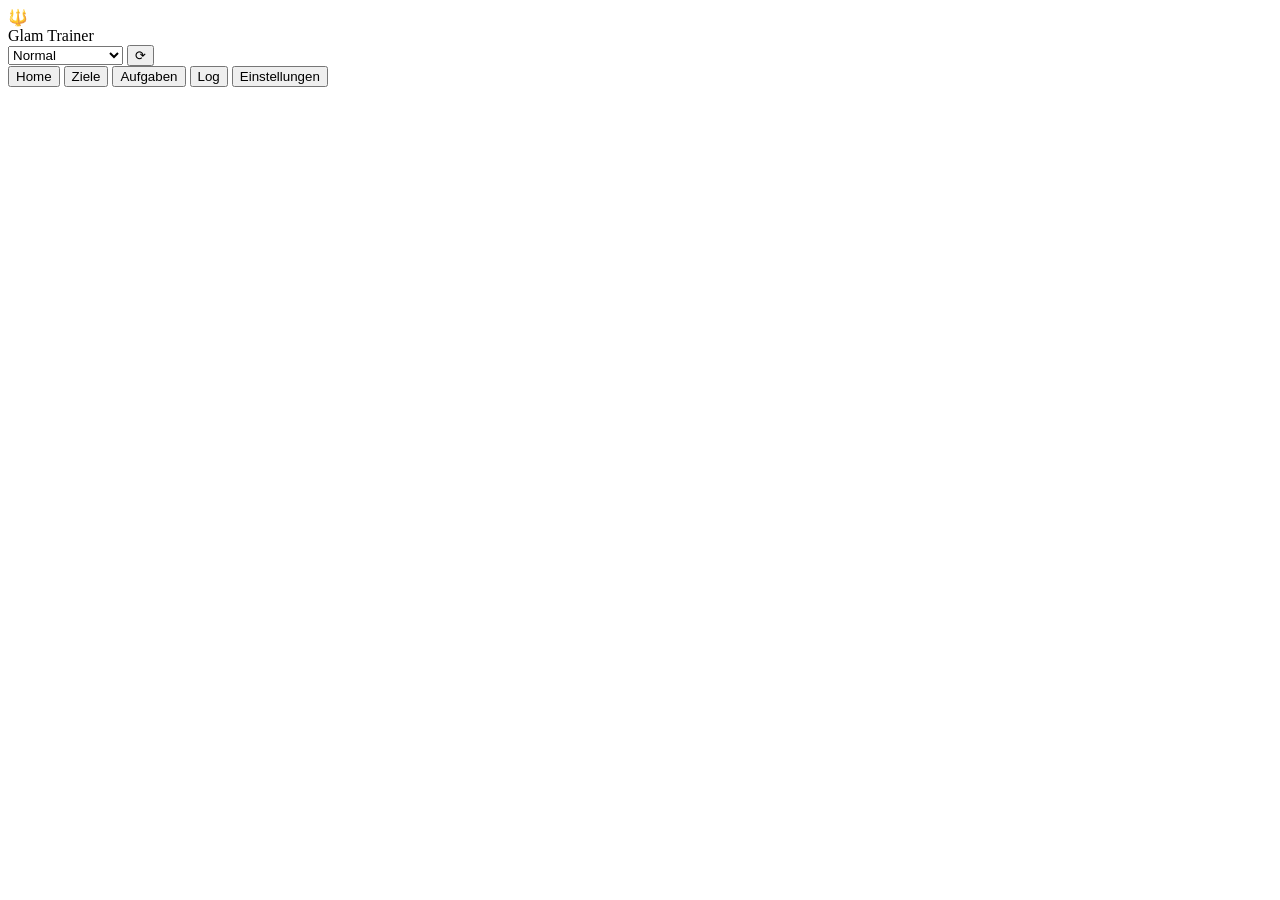
==== index.html @ 5d98d74a "Update print statement from 'Hello' to 'Goodbye'" ====
<!doctype html>
<html lang="de">
<head>
  <meta charset="utf-8" />
  <meta name="viewport" content="width=device-width, initial-scale=1" />
  <link rel="manifest" href="manifest.json">
  <meta name="theme-color" content="#0b0014">
  <title>Glam Trainer</title>
  <link rel="stylesheet" href="styles.css" />
</head>
<body>
  <div class="bg"></div>

  <header class="topbar">
    <div class="brand">
      <div class="brand-icon" aria-hidden="true">🔱</div>
      <div class="brand-text">
        <div class="brand-title">Glam Trainer</div>
        <div class="brand-sub" id="todayLabel"></div>
      </div>
    </div>

    <div class="top-actions">
      <select id="dayMode" class="select">
        <option value="aussetzen">Aussetzen</option>
        <option value="sanft">Sanft</option>
        <option value="normal" selected>Normal</option>
        <option value="herausfordernd">Herausfordernd</option>
      </select>
      <button class="btn secondary" id="btnSync" type="button" title="CSV neu laden">⟳</button>
    </div>
  </header>

  <main class="wrap">
    <section id="view"></section>
  </main>

  <nav class="bottomnav">
    <button class="navbtn" data-route="#/home">Home</button>
    <button class="navbtn" data-route="#/goals">Ziele</button>
    <button class="navbtn" data-route="#/tasks">Aufgaben</button>
    <button class="navbtn" data-route="#/log">Log</button>
    <button class="navbtn" data-route="#/settings">Einstellungen</button>
  </nav>

  <div class="toast" id="toast" aria-live="polite"></div>

  <script src="app.js"></script>
</body>
</html>
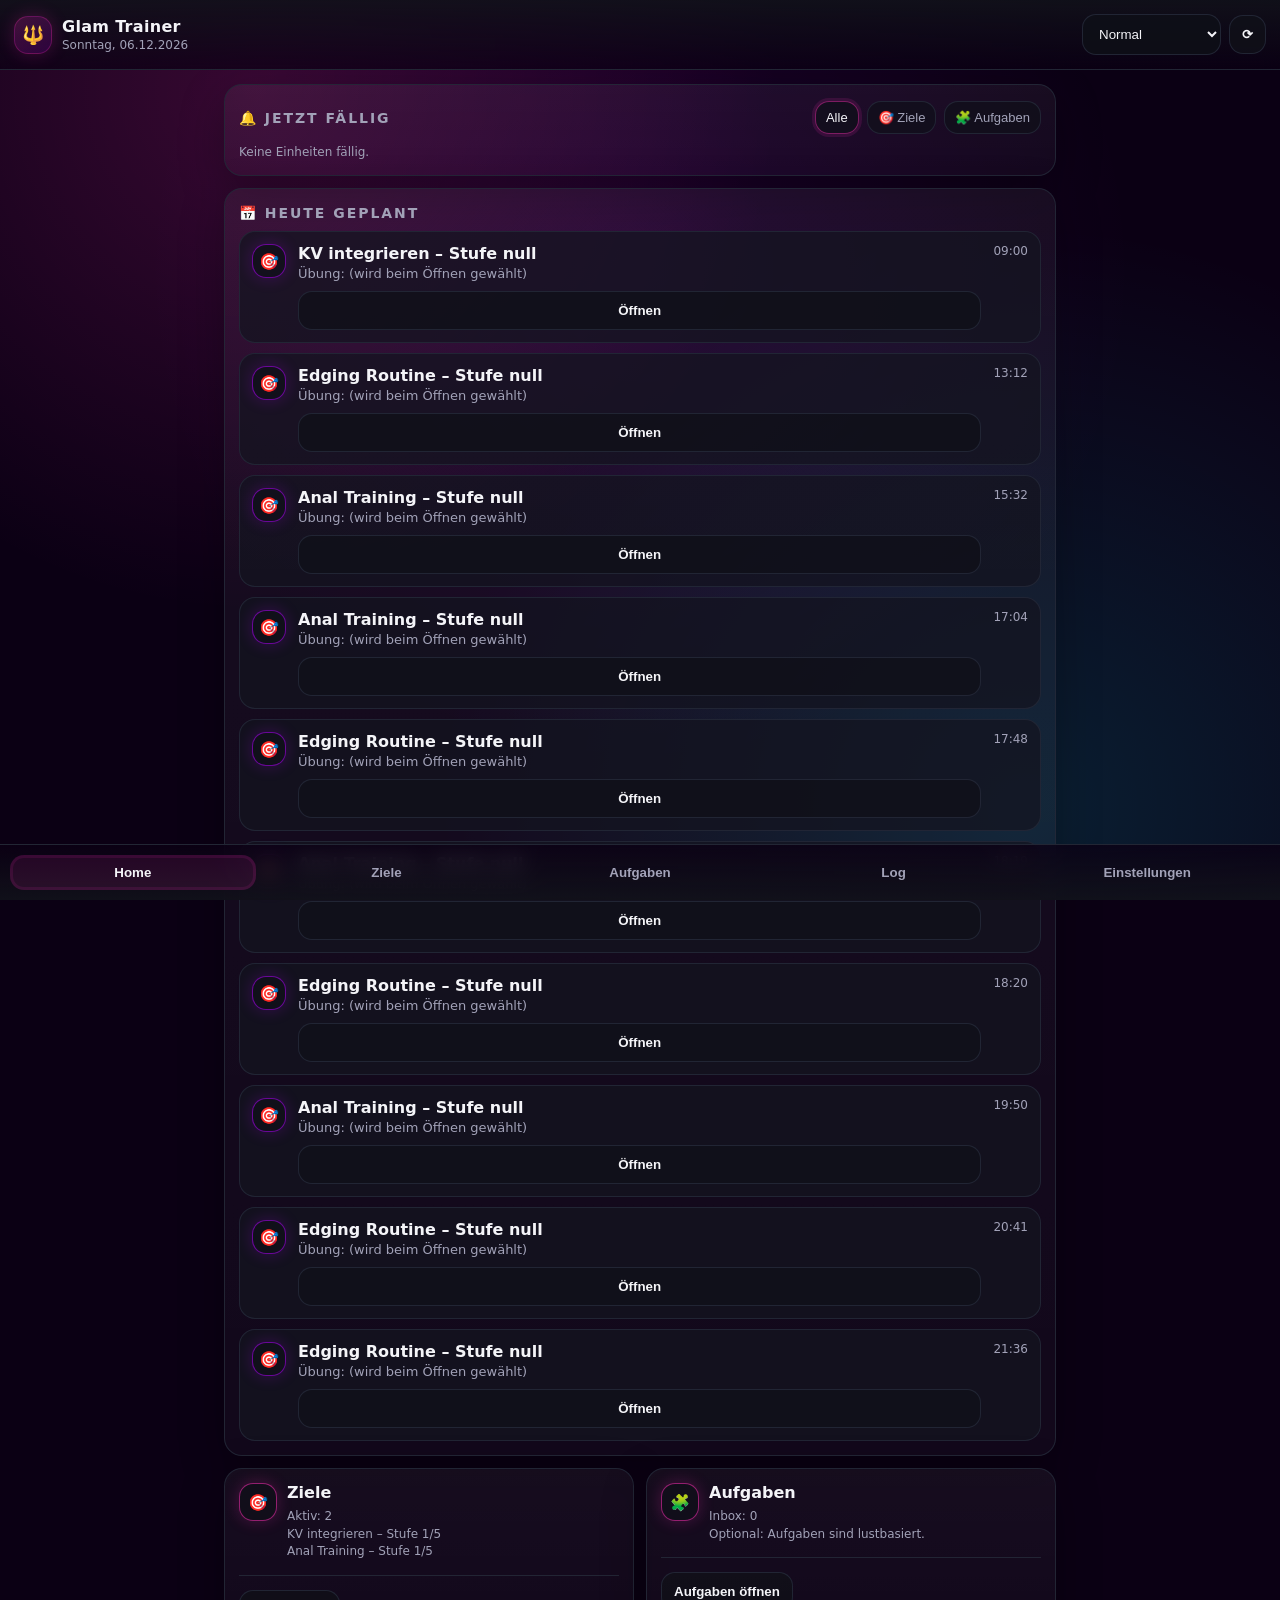
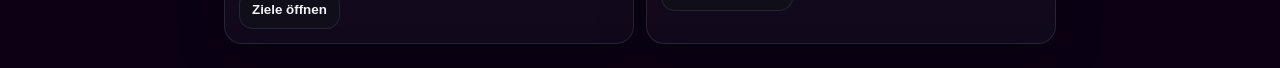
==== commit 3d91d964: "Update index.html" ====
--- a/index.html
+++ b/index.html
@@ -3,12 +3,27 @@
 <head>
   <meta charset="utf-8" />
   <meta name="viewport" content="width=device-width, initial-scale=1" />
-  <link rel="manifest" href="manifest.json">
-  <meta name="theme-color" content="#0b0014">
+
   <title>Glam Trainer</title>
+  <meta name="theme-color" content="#0b0014" />
+
+  <!-- PWA -->
+  <link rel="manifest" href="manifest.json" />
+
+  <!-- Icons (anpassen an deine Dateinamen) -->
+  <link rel="icon" type="image/png" sizes="192x192" href="Training192.png" />
+  <link rel="icon" type="image/png" sizes="512x512" href="Training512.png" />
+  <link rel="apple-touch-icon" href="Training192.png" />
+
   <link rel="stylesheet" href="styles.css" />
 </head>
 <body>
+  <noscript>
+    <div style="padding:16px;font-family:system-ui,-apple-system,Segoe UI,Roboto,Arial,sans-serif;">
+      Dieses Tool braucht JavaScript, um zu funktionieren.
+    </div>
+  </noscript>
+
   <div class="bg"></div>
 
   <header class="topbar">
@@ -21,13 +36,13 @@
     </div>
 
     <div class="top-actions">
-      <select id="dayMode" class="select">
+      <select id="dayMode" class="select" aria-label="Tagesmodus">
         <option value="aussetzen">Aussetzen</option>
         <option value="sanft">Sanft</option>
         <option value="normal" selected>Normal</option>
         <option value="herausfordernd">Herausfordernd</option>
       </select>
-      <button class="btn secondary" id="btnSync" type="button" title="CSV neu laden">⟳</button>
+      <button class="btn secondary" id="btnSync" type="button" title="CSV neu laden" aria-label="CSV neu laden">⟳</button>
     </div>
   </header>
 
@@ -35,12 +50,12 @@
     <section id="view"></section>
   </main>
 
-  <nav class="bottomnav">
-    <button class="navbtn" data-route="#/home">Home</button>
-    <button class="navbtn" data-route="#/goals">Ziele</button>
-    <button class="navbtn" data-route="#/tasks">Aufgaben</button>
-    <button class="navbtn" data-route="#/log">Log</button>
-    <button class="navbtn" data-route="#/settings">Einstellungen</button>
+  <nav class="bottomnav" aria-label="Navigation">
+    <button class="navbtn" data-route="#/home" type="button">Home</button>
+    <button class="navbtn" data-route="#/goals" type="button">Ziele</button>
+    <button class="navbtn" data-route="#/tasks" type="button">Aufgaben</button>
+    <button class="navbtn" data-route="#/log" type="button">Log</button>
+    <button class="navbtn" data-route="#/settings" type="button">Einstellungen</button>
   </nav>
 
   <div class="toast" id="toast" aria-live="polite"></div>
--- a/styles.css
+++ b/styles.css
@@ -0,0 +1,240 @@
+:root{
+  --bg:#0b0014;
+  --panel:#11111a;
+  --panel2:#141420;
+  --line:#242838;
+  --text:#f4f4f8;
+  --muted:#a2a2b8;
+
+  --pink:#ff2fb7;
+  --violet:#b300ff;
+  --cyan:#00f0ff;
+
+  --r:18px;
+}
+
+*{box-sizing:border-box}
+html,body{height:100%}
+body{
+  margin:0;
+  font-family:system-ui,-apple-system,Segoe UI,Roboto,Arial,sans-serif;
+  color:var(--text);
+  background:var(--bg);
+}
+
+.bg{
+  position:fixed; inset:0; z-index:-1;
+  background:
+    radial-gradient(circle at 20% 10%, rgba(255,47,183,.18), transparent 40%),
+    radial-gradient(circle at 80% 90%, rgba(0,240,255,.13), transparent 45%),
+    radial-gradient(circle at 50% 30%, rgba(179,0,255,.10), transparent 55%),
+    var(--bg);
+}
+
+.topbar{
+  position:sticky; top:0; z-index:5;
+  display:flex; align-items:center; justify-content:space-between;
+  padding:14px 14px;
+  background:linear-gradient(180deg, rgba(17,17,26,.92), rgba(11,0,20,.70));
+  border-bottom:1px solid rgba(36,40,56,.9);
+  backdrop-filter: blur(10px);
+}
+
+.brand{display:flex; align-items:center; gap:10px}
+.brand-icon{
+  width:38px; height:38px; border-radius:14px;
+  display:grid; place-items:center;
+  background:linear-gradient(135deg, rgba(255,47,183,.20), rgba(179,0,255,.16));
+  border:1px solid rgba(255,47,183,.25);
+  box-shadow:0 0 18px rgba(255,47,183,.20);
+  font-size:18px;
+}
+.brand-title{font-weight:700; letter-spacing:.3px}
+.brand-sub{font-size:12px; color:var(--muted); margin-top:2px}
+
+.top-actions{display:flex; align-items:center; gap:8px}
+
+.wrap{
+  max-width:860px;
+  margin:14px auto 86px;
+  padding:0 14px 24px;
+}
+
+.card{
+  background:linear-gradient(180deg, rgba(255,255,255,.05), rgba(255,255,255,.03));
+  border:1px solid rgba(36,40,56,.9);
+  border-radius:var(--r);
+  padding:14px;
+  box-shadow:0 14px 45px rgba(0,0,0,.28);
+}
+
+.grid2{display:grid; grid-template-columns:1fr 1fr; gap:12px}
+@media (max-width:700px){ .grid2{grid-template-columns:1fr} }
+
+.section-title{
+  display:flex; align-items:center; justify-content:space-between;
+  gap:10px;
+  margin:2px 0 10px;
+}
+.section-title h2{
+  margin:0;
+  font-size:14px;
+  letter-spacing:.14em;
+  text-transform:uppercase;
+  color:var(--muted);
+}
+.section-title .right{display:flex; gap:8px; align-items:center}
+
+.chips{display:flex; gap:8px; flex-wrap:wrap}
+.chip{
+  padding:8px 10px;
+  border-radius:14px;
+  border:1px solid rgba(36,40,56,.9);
+  background:rgba(17,17,26,.7);
+  color:var(--muted);
+  cursor:pointer;
+  font-size:13px;
+}
+.chip.active{
+  color:var(--text);
+  border-color: rgba(255,47,183,.45);
+  box-shadow:0 0 0 3px rgba(255,47,183,.12);
+}
+
+.list{display:flex; flex-direction:column; gap:10px}
+.item{
+  display:flex; gap:12px; align-items:flex-start;
+  padding:12px;
+  border-radius:16px;
+  background:rgba(20,20,32,.75);
+  border:1px solid rgba(36,40,56,.9);
+}
+.badge{
+  width:34px; height:34px;
+  border-radius:14px;
+  display:grid; place-items:center;
+  border:1px solid rgba(36,40,56,.9);
+  background:rgba(17,17,26,.7);
+  flex:0 0 auto;
+}
+.badge.goal{border-color:rgba(179,0,255,.55); box-shadow:0 0 16px rgba(179,0,255,.22)}
+.badge.task{border-color:rgba(255,47,183,.55); box-shadow:0 0 16px rgba(255,47,183,.22)}
+.item-main{flex:1}
+.item-title{font-weight:700}
+.item-sub{margin-top:3px; color:var(--muted); font-size:13px; white-space:pre-line}
+.item-meta{margin-top:6px; display:flex; gap:8px; flex-wrap:wrap}
+.tag{
+  font-size:12px;
+  padding:3px 8px;
+  border-radius:999px;
+  border:1px solid rgba(36,40,56,.9);
+  color:var(--muted);
+}
+.time{
+  color:var(--muted);
+  font-size:12px;
+  margin-left:auto;
+}
+
+.btn{
+  padding:11px 12px;
+  border-radius:14px;
+  border:1px solid rgba(255,47,183,.55);
+  background:linear-gradient(180deg, rgba(255,47,183,.22), rgba(179,0,255,.12));
+  color:var(--text);
+  cursor:pointer;
+  font-weight:700;
+}
+.btn:hover{filter:brightness(1.05)}
+.btn.secondary{
+  border:1px solid rgba(36,40,56,.9);
+  background:rgba(17,17,26,.8);
+  color:var(--text);
+}
+.btn.danger{
+  border:1px solid rgba(255,47,183,.45);
+  background:rgba(255,47,183,.08);
+}
+
+.select, .input, .textarea{
+  width:100%;
+  padding:11px 12px;
+  border-radius:14px;
+  border:1px solid rgba(36,40,56,.9);
+  background:rgba(15,16,24,.85);
+  color:var(--text);
+  outline:none;
+}
+.textarea{min-height:92px; resize:vertical}
+.row{display:flex; gap:10px; flex-wrap:wrap}
+.row > *{flex:1}
+
+.small{font-size:12px; color:var(--muted); line-height:1.45}
+.hr{height:1px;background:rgba(36,40,56,.9);margin:14px 0}
+
+.bottomnav{
+  position:fixed; left:0; right:0; bottom:0; z-index:6;
+  display:flex; justify-content:space-around; gap:8px;
+  padding:10px 10px;
+  background:linear-gradient(0deg, rgba(17,17,26,.95), rgba(11,0,20,.78));
+  border-top:1px solid rgba(36,40,56,.9);
+  backdrop-filter: blur(10px);
+}
+.navbtn{
+  flex:1;
+  border:none;
+  background:transparent;
+  color:var(--muted);
+  padding:10px 8px;
+  border-radius:14px;
+  cursor:pointer;
+  font-weight:700;
+}
+.navbtn.active{
+  color:var(--text);
+  background:rgba(255,47,183,.10);
+  box-shadow:0 0 0 3px rgba(255,47,183,.10) inset;
+}
+
+.toast{
+  position:fixed; left:50%; transform:translateX(-50%);
+  bottom:78px;
+  background:rgba(17,17,26,.92);
+  border:1px solid rgba(36,40,56,.9);
+  color:var(--text);
+  padding:10px 12px;
+  border-radius:14px;
+  display:none;
+  box-shadow:0 12px 35px rgba(0,0,0,.30);
+  font-size:13px;
+}
+
+.modal-backdrop{
+  position:fixed; inset:0; z-index:20;
+  background:rgba(0,0,0,.55);
+  display:flex; align-items:flex-end; justify-content:center;
+  padding:14px;
+}
+.modal{
+  width:min(860px, 100%);
+  background:linear-gradient(180deg, rgba(255,255,255,.06), rgba(255,255,255,.03));
+  border:1px solid rgba(36,40,56,.9);
+  border-radius:22px;
+  padding:14px;
+  box-shadow:0 25px 80px rgba(0,0,0,.45);
+}
+.modal-header{display:flex; gap:10px; align-items:center; justify-content:space-between}
+.modal-title{font-weight:800}
+.modal-close{border:none; background:transparent; color:var(--muted); cursor:pointer; font-size:18px}
+.modal-close:hover{color:var(--text)}
+
+.kpi{display:flex; gap:10px; flex-wrap:wrap}
+.kpi .box{
+  flex:1; min-width:160px;
+  padding:12px;
+  border-radius:16px;
+  border:1px solid rgba(36,40,56,.9);
+  background:rgba(20,20,32,.7);
+}
+.kpi .k{color:var(--muted); font-size:12px}
+.kpi .v{font-weight:800; font-size:18px; margin-top:4px}
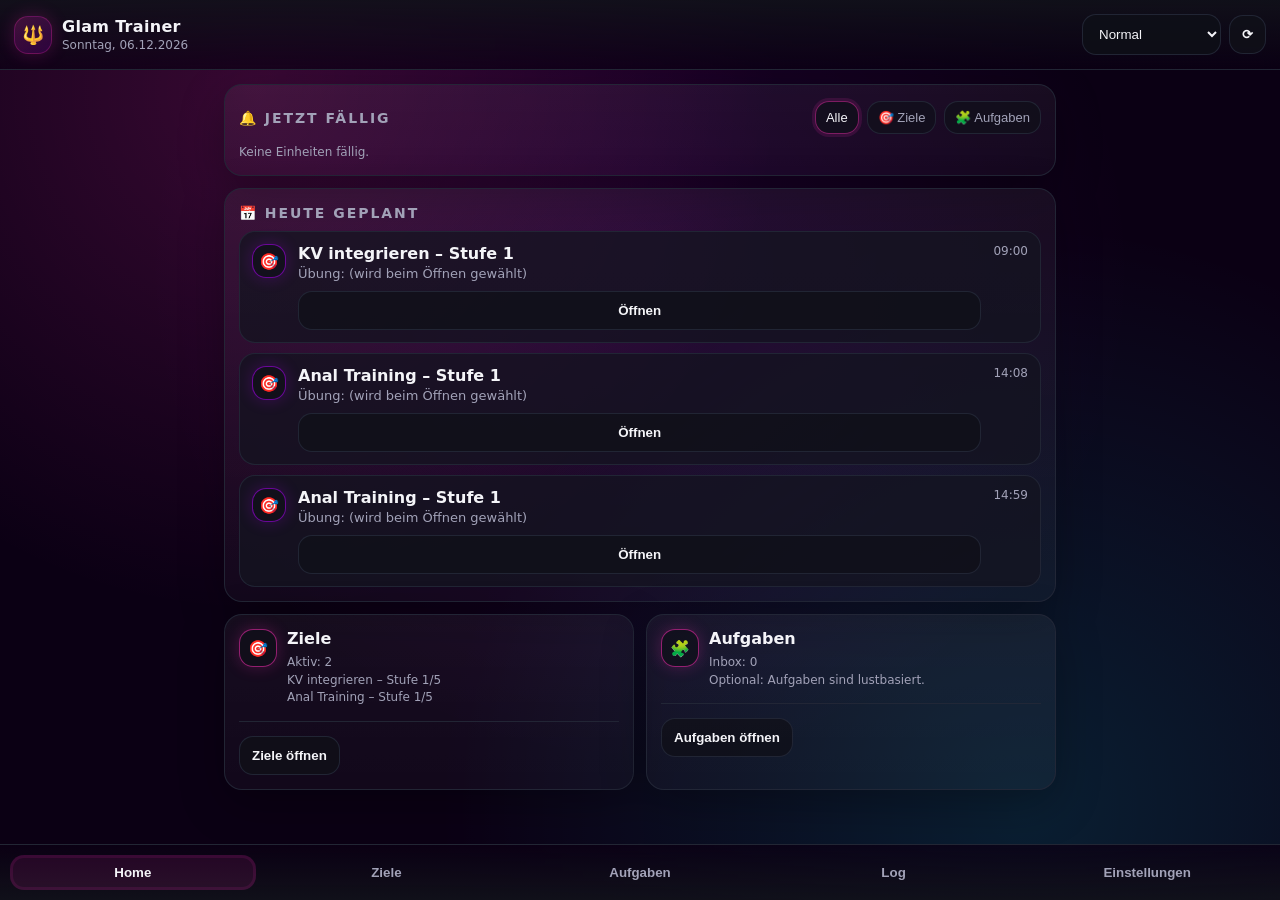
==== commit e08d3474: "Refactor index.html structure and remove comments" ====
--- a/index.html
+++ b/index.html
@@ -5,25 +5,13 @@
   <meta name="viewport" content="width=device-width, initial-scale=1" />
 
   <title>Glam Trainer</title>
+
   <meta name="theme-color" content="#0b0014" />
-
-  <!-- PWA -->
   <link rel="manifest" href="manifest.json" />
-
-  <!-- Icons (anpassen an deine Dateinamen) -->
-  <link rel="icon" type="image/png" sizes="192x192" href="Training192.png" />
-  <link rel="icon" type="image/png" sizes="512x512" href="Training512.png" />
-  <link rel="apple-touch-icon" href="Training192.png" />
-
   <link rel="stylesheet" href="styles.css" />
 </head>
+
 <body>
-  <noscript>
-    <div style="padding:16px;font-family:system-ui,-apple-system,Segoe UI,Roboto,Arial,sans-serif;">
-      Dieses Tool braucht JavaScript, um zu funktionieren.
-    </div>
-  </noscript>
-
   <div class="bg"></div>
 
   <header class="topbar">
@@ -36,13 +24,13 @@
     </div>
 
     <div class="top-actions">
-      <select id="dayMode" class="select" aria-label="Tagesmodus">
+      <select id="dayMode" class="select">
         <option value="aussetzen">Aussetzen</option>
         <option value="sanft">Sanft</option>
         <option value="normal" selected>Normal</option>
         <option value="herausfordernd">Herausfordernd</option>
       </select>
-      <button class="btn secondary" id="btnSync" type="button" title="CSV neu laden" aria-label="CSV neu laden">⟳</button>
+      <button class="btn secondary" id="btnSync" type="button" title="CSV neu laden">⟳</button>
     </div>
   </header>
 
@@ -50,12 +38,12 @@
     <section id="view"></section>
   </main>
 
-  <nav class="bottomnav" aria-label="Navigation">
-    <button class="navbtn" data-route="#/home" type="button">Home</button>
-    <button class="navbtn" data-route="#/goals" type="button">Ziele</button>
-    <button class="navbtn" data-route="#/tasks" type="button">Aufgaben</button>
-    <button class="navbtn" data-route="#/log" type="button">Log</button>
-    <button class="navbtn" data-route="#/settings" type="button">Einstellungen</button>
+  <nav class="bottomnav">
+    <button class="navbtn" data-route="#/home">Home</button>
+    <button class="navbtn" data-route="#/goals">Ziele</button>
+    <button class="navbtn" data-route="#/tasks">Aufgaben</button>
+    <button class="navbtn" data-route="#/log">Log</button>
+    <button class="navbtn" data-route="#/settings">Einstellungen</button>
   </nav>
 
   <div class="toast" id="toast" aria-live="polite"></div>
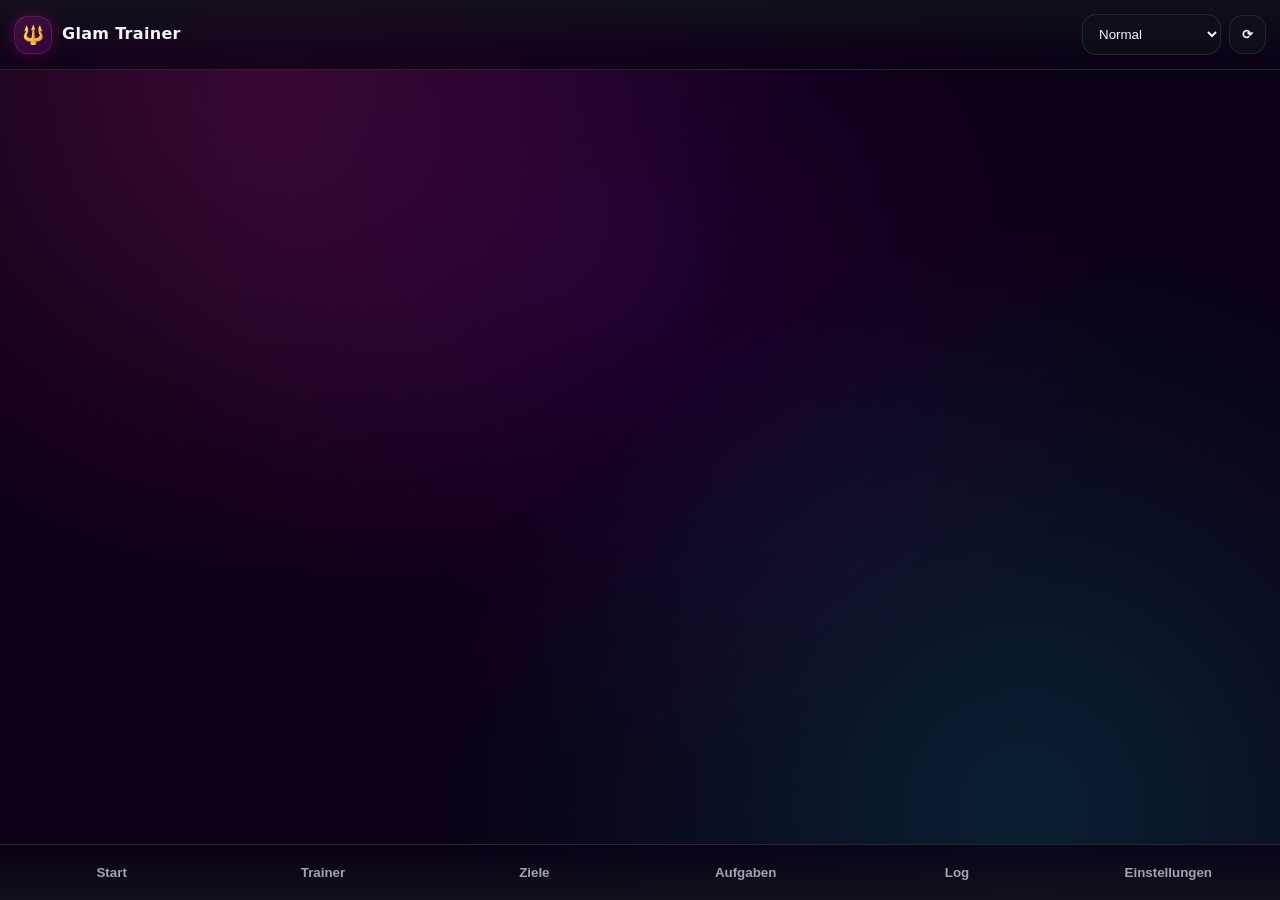
==== commit 940933f0: "Update index.html" ====
--- a/index.html
+++ b/index.html
@@ -38,13 +38,14 @@
     <section id="view"></section>
   </main>
 
-  <nav class="bottomnav">
-    <button class="navbtn" data-route="#/home">Home</button>
-    <button class="navbtn" data-route="#/goals">Ziele</button>
-    <button class="navbtn" data-route="#/tasks">Aufgaben</button>
-    <button class="navbtn" data-route="#/log">Log</button>
-    <button class="navbtn" data-route="#/settings">Einstellungen</button>
-  </nav>
+<nav class="bottomnav">
+  <button class="navbtn" data-route="#/nav">Start</button>
+  <button class="navbtn" data-route="#/home">Trainer</button>
+  <button class="navbtn" data-route="#/goals">Ziele</button>
+  <button class="navbtn" data-route="#/tasks">Aufgaben</button>
+  <button class="navbtn" data-route="#/log">Log</button>
+  <button class="navbtn" data-route="#/settings">Einstellungen</button>
+</nav>
 
   <div class="toast" id="toast" aria-live="polite"></div>
 
--- a/styles.css
+++ b/styles.css
@@ -209,19 +209,54 @@
   font-size:13px;
 }
 
+/* ---------- Modal Backdrop ---------- */
+
 .modal-backdrop{
-  position:fixed; inset:0; z-index:20;
-  background:rgba(0,0,0,.55);
-  display:flex; align-items:flex-end; justify-content:center;
-  padding:14px;
-}
+  position:fixed;
+  inset:0;
+  background:rgba(5,0,10,0.75); /* dunkler & ruhiger */
+  backdrop-filter:blur(8px);
+  display:flex;
+  align-items:center;
+  justify-content:center;
+  z-index:1000;
+}
+
+/* ---------- Modal Fenster ---------- */
+
 .modal{
-  width:min(860px, 100%);
-  background:linear-gradient(180deg, rgba(255,255,255,.06), rgba(255,255,255,.03));
-  border:1px solid rgba(36,40,56,.9);
-  border-radius:22px;
-  padding:14px;
-  box-shadow:0 25px 80px rgba(0,0,0,.45);
+  width:min(520px, 92vw);
+  max-height:90vh;
+  overflow-y:auto;
+
+  background:linear-gradient(
+    180deg,
+    rgba(25,0,40,0.98),
+    rgba(15,0,30,0.98)
+  );
+
+  border:1px solid rgba(255,255,255,0.08);
+  border-radius:18px;
+
+  padding:22px;
+  box-shadow:
+    0 20px 60px rgba(0,0,0,0.6),
+    0 0 30px rgba(255,0,120,0.15);
+
+  animation:modalIn 0.2s ease-out;
+}
+
+/* ---------- Animation ---------- */
+
+@keyframes modalIn{
+  from{
+    transform:translateY(8px) scale(0.98);
+    opacity:0;
+  }
+  to{
+    transform:translateY(0) scale(1);
+    opacity:1;
+  }
 }
 .modal-header{display:flex; gap:10px; align-items:center; justify-content:space-between}
 .modal-title{font-weight:800}
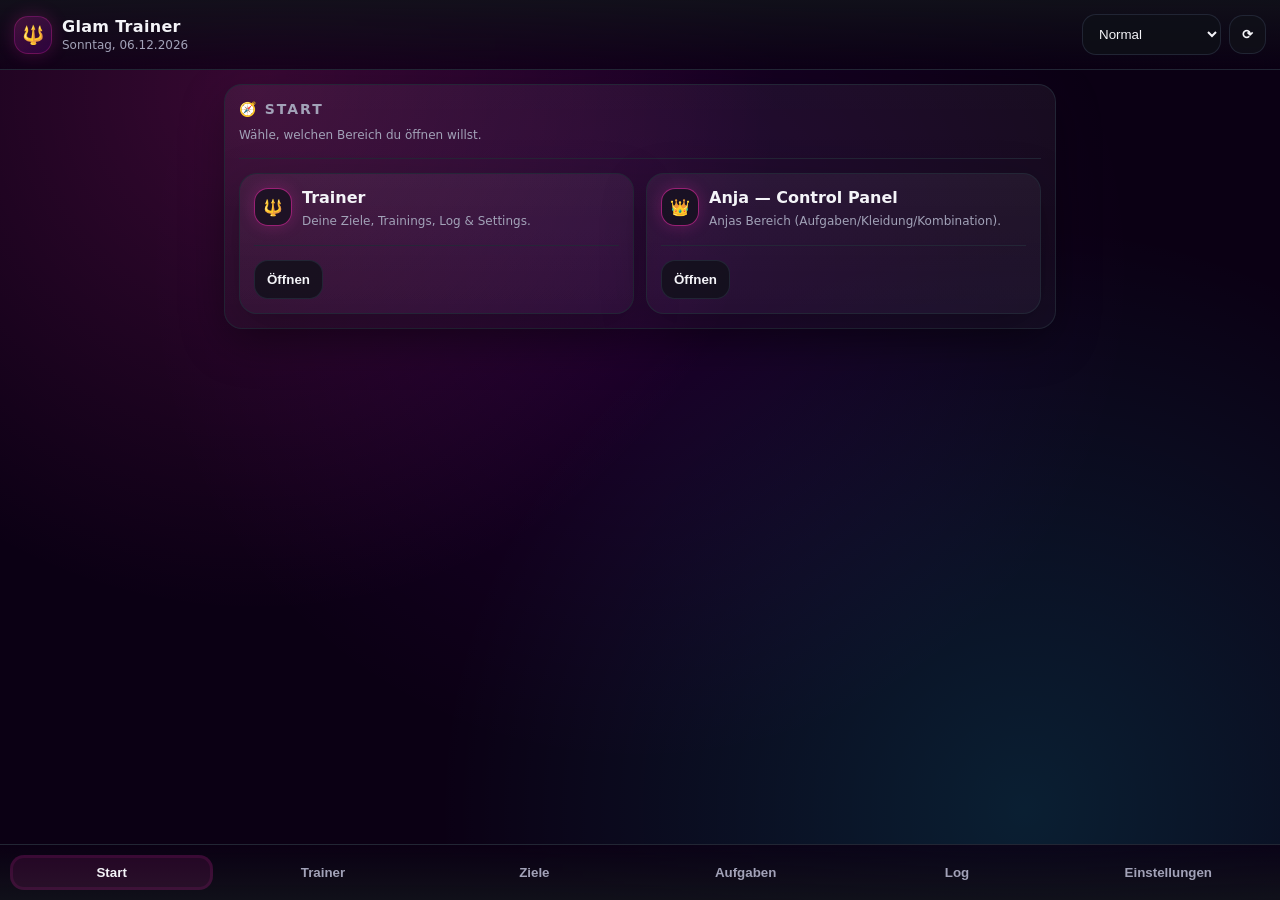
==== commit 9b4efd3a: "Update index.html" ====
--- a/index.html
+++ b/index.html
@@ -14,6 +14,12 @@
 <body>
   <div class="bg"></div>
 
+  <noscript>
+    <div style="padding:12px; margin:12px; border:1px solid rgba(255,255,255,.15); border-radius:12px;">
+      Diese App braucht JavaScript, sonst bleibt der Inhalt leer.
+    </div>
+  </noscript>
+
   <header class="topbar">
     <div class="brand">
       <div class="brand-icon" aria-hidden="true">🔱</div>
@@ -24,28 +30,31 @@
     </div>
 
     <div class="top-actions">
-      <select id="dayMode" class="select">
+      <select id="dayMode" class="select" aria-label="Tagesmodus">
         <option value="aussetzen">Aussetzen</option>
         <option value="sanft">Sanft</option>
         <option value="normal" selected>Normal</option>
         <option value="herausfordernd">Herausfordernd</option>
       </select>
-      <button class="btn secondary" id="btnSync" type="button" title="CSV neu laden">⟳</button>
+
+      <button class="btn secondary" id="btnSync" type="button" title="CSV neu laden" aria-label="CSV neu laden">
+        ⟳
+      </button>
     </div>
   </header>
 
-  <main class="wrap">
-    <section id="view"></section>
+  <main class="wrap" role="main">
+    <section id="view" aria-live="polite"></section>
   </main>
 
-<nav class="bottomnav">
-  <button class="navbtn" data-route="#/nav">Start</button>
-  <button class="navbtn" data-route="#/home">Trainer</button>
-  <button class="navbtn" data-route="#/goals">Ziele</button>
-  <button class="navbtn" data-route="#/tasks">Aufgaben</button>
-  <button class="navbtn" data-route="#/log">Log</button>
-  <button class="navbtn" data-route="#/settings">Einstellungen</button>
-</nav>
+  <nav class="bottomnav" aria-label="Navigation">
+    <button class="navbtn" data-route="#/nav" type="button">Start</button>
+    <button class="navbtn" data-route="#/home" type="button">Trainer</button>
+    <button class="navbtn" data-route="#/goals" type="button">Ziele</button>
+    <button class="navbtn" data-route="#/tasks" type="button">Aufgaben</button>
+    <button class="navbtn" data-route="#/log" type="button">Log</button>
+    <button class="navbtn" data-route="#/settings" type="button">Einstellungen</button>
+  </nav>
 
   <div class="toast" id="toast" aria-live="polite"></div>
 
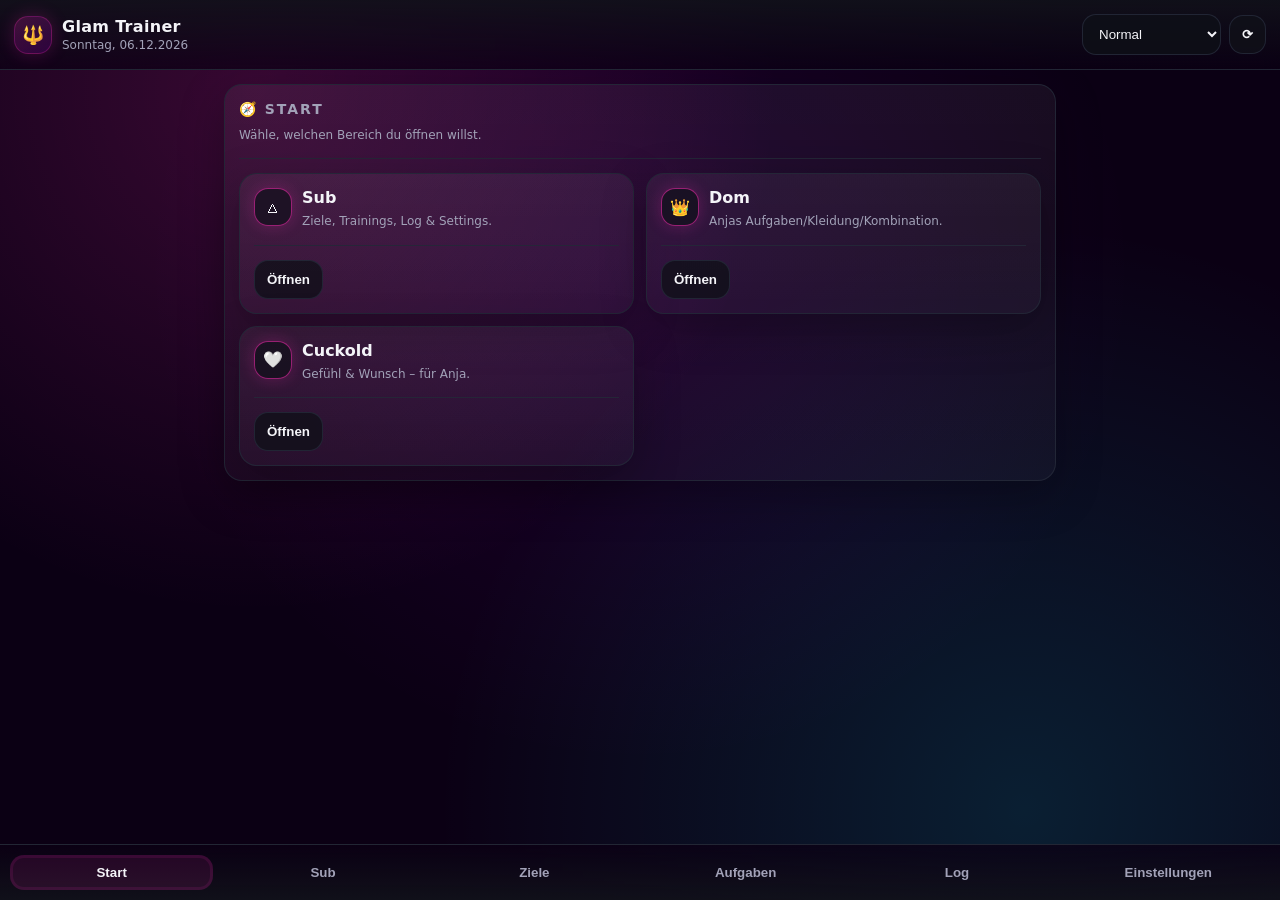
==== commit 5450131e: "Update index.html" ====
--- a/index.html
+++ b/index.html
@@ -3,23 +3,13 @@
 <head>
   <meta charset="utf-8" />
   <meta name="viewport" content="width=device-width, initial-scale=1" />
-
   <title>Glam Trainer</title>
-
   <meta name="theme-color" content="#0b0014" />
   <link rel="manifest" href="manifest.json" />
   <link rel="stylesheet" href="styles.css" />
 </head>
-
 <body>
   <div class="bg"></div>
-
-  <noscript>
-    <div style="padding:12px; margin:12px; border:1px solid rgba(255,255,255,.15); border-radius:12px;">
-      Diese App braucht JavaScript, sonst bleibt der Inhalt leer.
-    </div>
-  </noscript>
-
   <header class="topbar">
     <div class="brand">
       <div class="brand-icon" aria-hidden="true">🔱</div>
@@ -28,36 +18,28 @@
         <div class="brand-sub" id="todayLabel"></div>
       </div>
     </div>
-
     <div class="top-actions">
-      <select id="dayMode" class="select" aria-label="Tagesmodus">
+      <select id="dayMode" class="select">
         <option value="aussetzen">Aussetzen</option>
         <option value="sanft">Sanft</option>
         <option value="normal" selected>Normal</option>
         <option value="herausfordernd">Herausfordernd</option>
       </select>
-
-      <button class="btn secondary" id="btnSync" type="button" title="CSV neu laden" aria-label="CSV neu laden">
-        ⟳
-      </button>
+      <button class="btn secondary" id="btnSync" type="button" title="CSV neu laden">⟳</button>
     </div>
   </header>
-
-  <main class="wrap" role="main">
-    <section id="view" aria-live="polite"></section>
+  <main class="wrap">
+    <section id="view"></section>
   </main>
-
-  <nav class="bottomnav" aria-label="Navigation">
-    <button class="navbtn" data-route="#/nav" type="button">Start</button>
-    <button class="navbtn" data-route="#/home" type="button">Trainer</button>
-    <button class="navbtn" data-route="#/goals" type="button">Ziele</button>
-    <button class="navbtn" data-route="#/tasks" type="button">Aufgaben</button>
-    <button class="navbtn" data-route="#/log" type="button">Log</button>
-    <button class="navbtn" data-route="#/settings" type="button">Einstellungen</button>
+  <nav class="bottomnav">
+    <button class="navbtn" data-route="#/nav">Start</button>
+    <button class="navbtn" data-route="#/home">Sub</button>
+    <button class="navbtn" data-route="#/goals">Ziele</button>
+    <button class="navbtn" data-route="#/tasks">Aufgaben</button>
+    <button class="navbtn" data-route="#/log">Log</button>
+    <button class="navbtn" data-route="#/settings">Einstellungen</button>
   </nav>
-
   <div class="toast" id="toast" aria-live="polite"></div>
-
   <script src="app.js"></script>
 </body>
 </html>
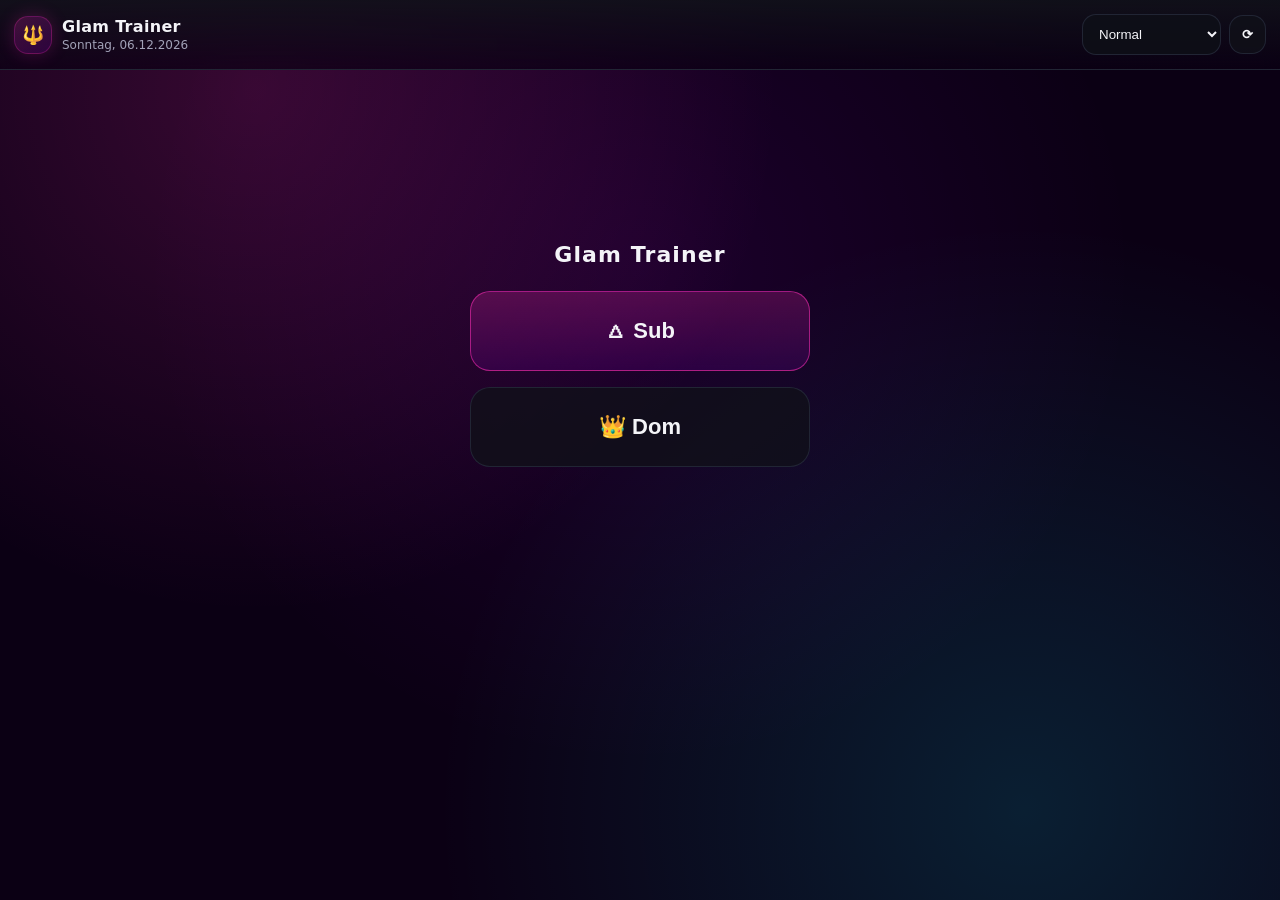
==== commit afe143e0: "Update index.html" ====
--- a/index.html
+++ b/index.html
@@ -10,6 +10,7 @@
 </head>
 <body>
   <div class="bg"></div>
+
   <header class="topbar">
     <div class="brand">
       <div class="brand-icon" aria-hidden="true">🔱</div>
@@ -28,18 +29,15 @@
       <button class="btn secondary" id="btnSync" type="button" title="CSV neu laden">⟳</button>
     </div>
   </header>
+
   <main class="wrap">
     <section id="view"></section>
   </main>
-  <nav class="bottomnav">
-    <button class="navbtn" data-route="#/nav">Start</button>
-    <button class="navbtn" data-route="#/home">Sub</button>
-    <button class="navbtn" data-route="#/goals">Ziele</button>
-    <button class="navbtn" data-route="#/tasks">Aufgaben</button>
-    <button class="navbtn" data-route="#/log">Log</button>
-    <button class="navbtn" data-route="#/settings">Einstellungen</button>
-  </nav>
+
+  <nav class="bottomnav" id="bottomnav" style="display:none;"></nav>
+
   <div class="toast" id="toast" aria-live="polite"></div>
+
   <script src="app.js"></script>
 </body>
 </html>
